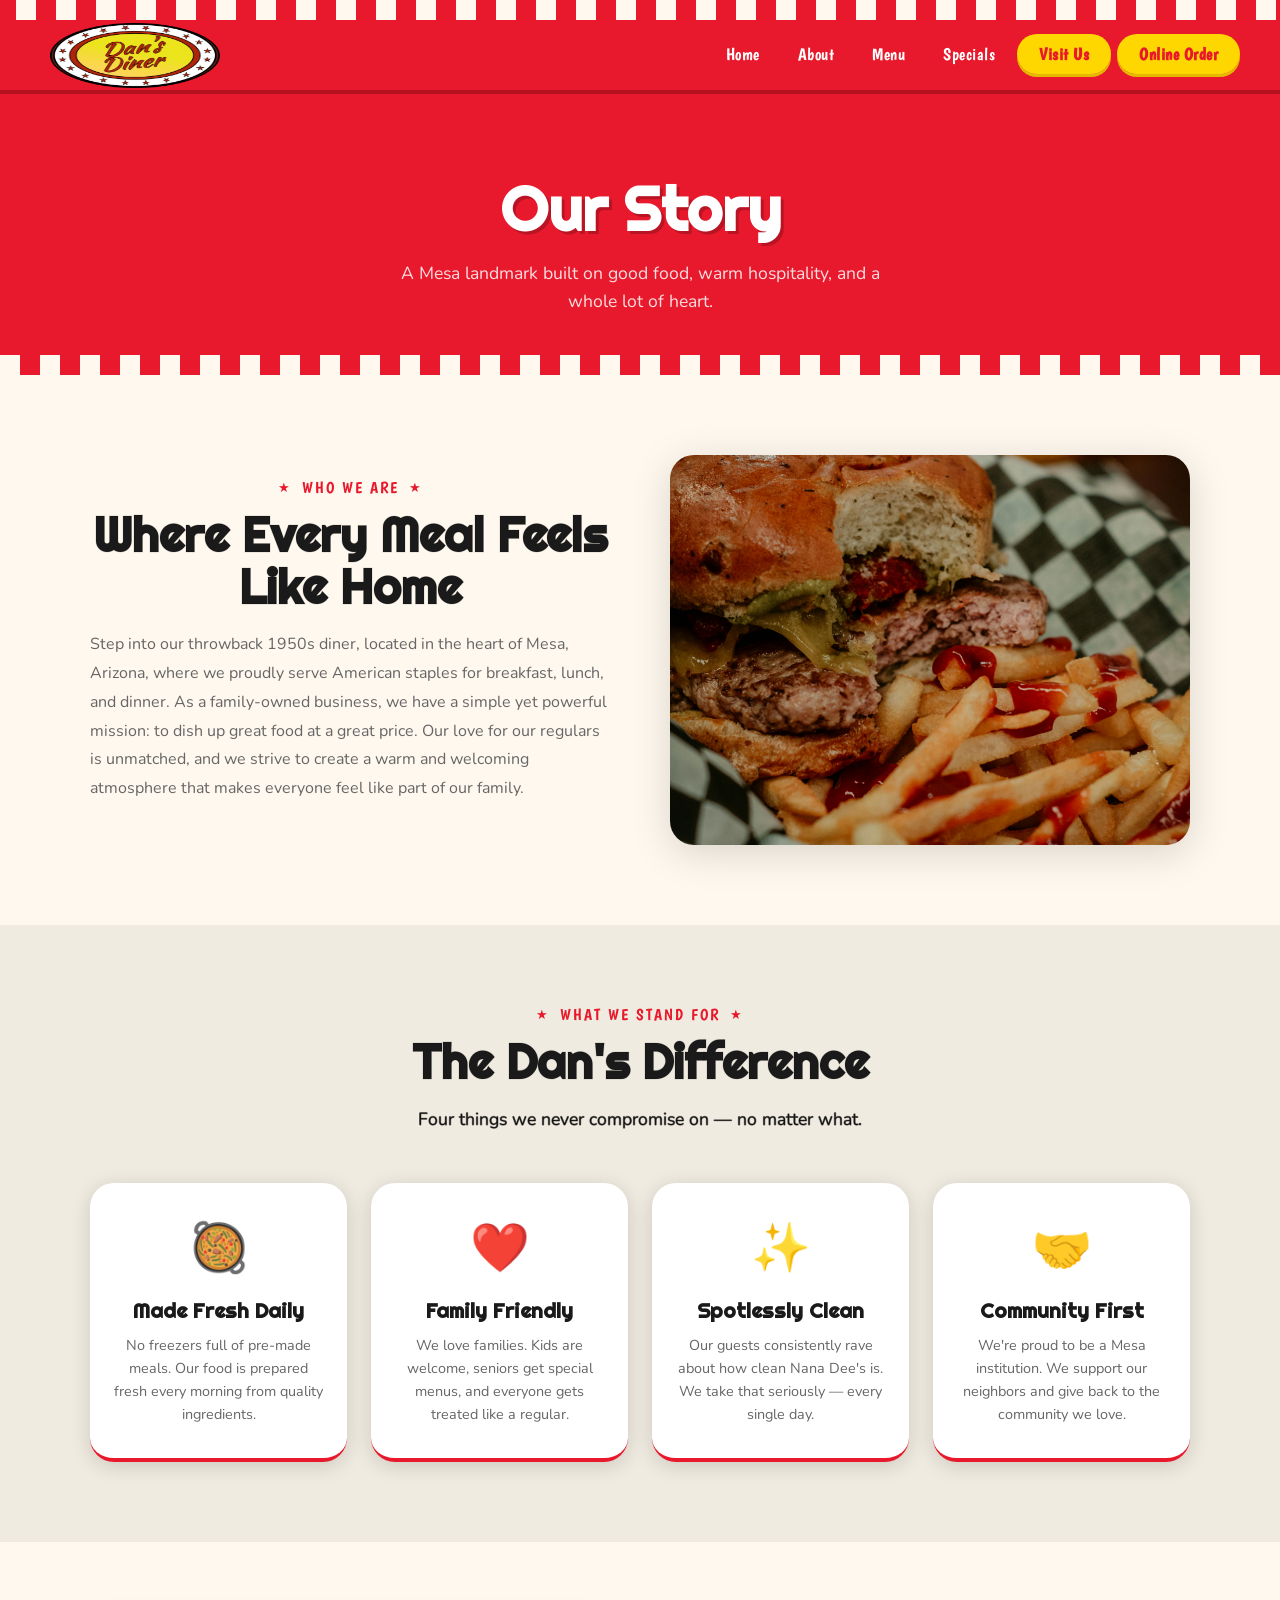
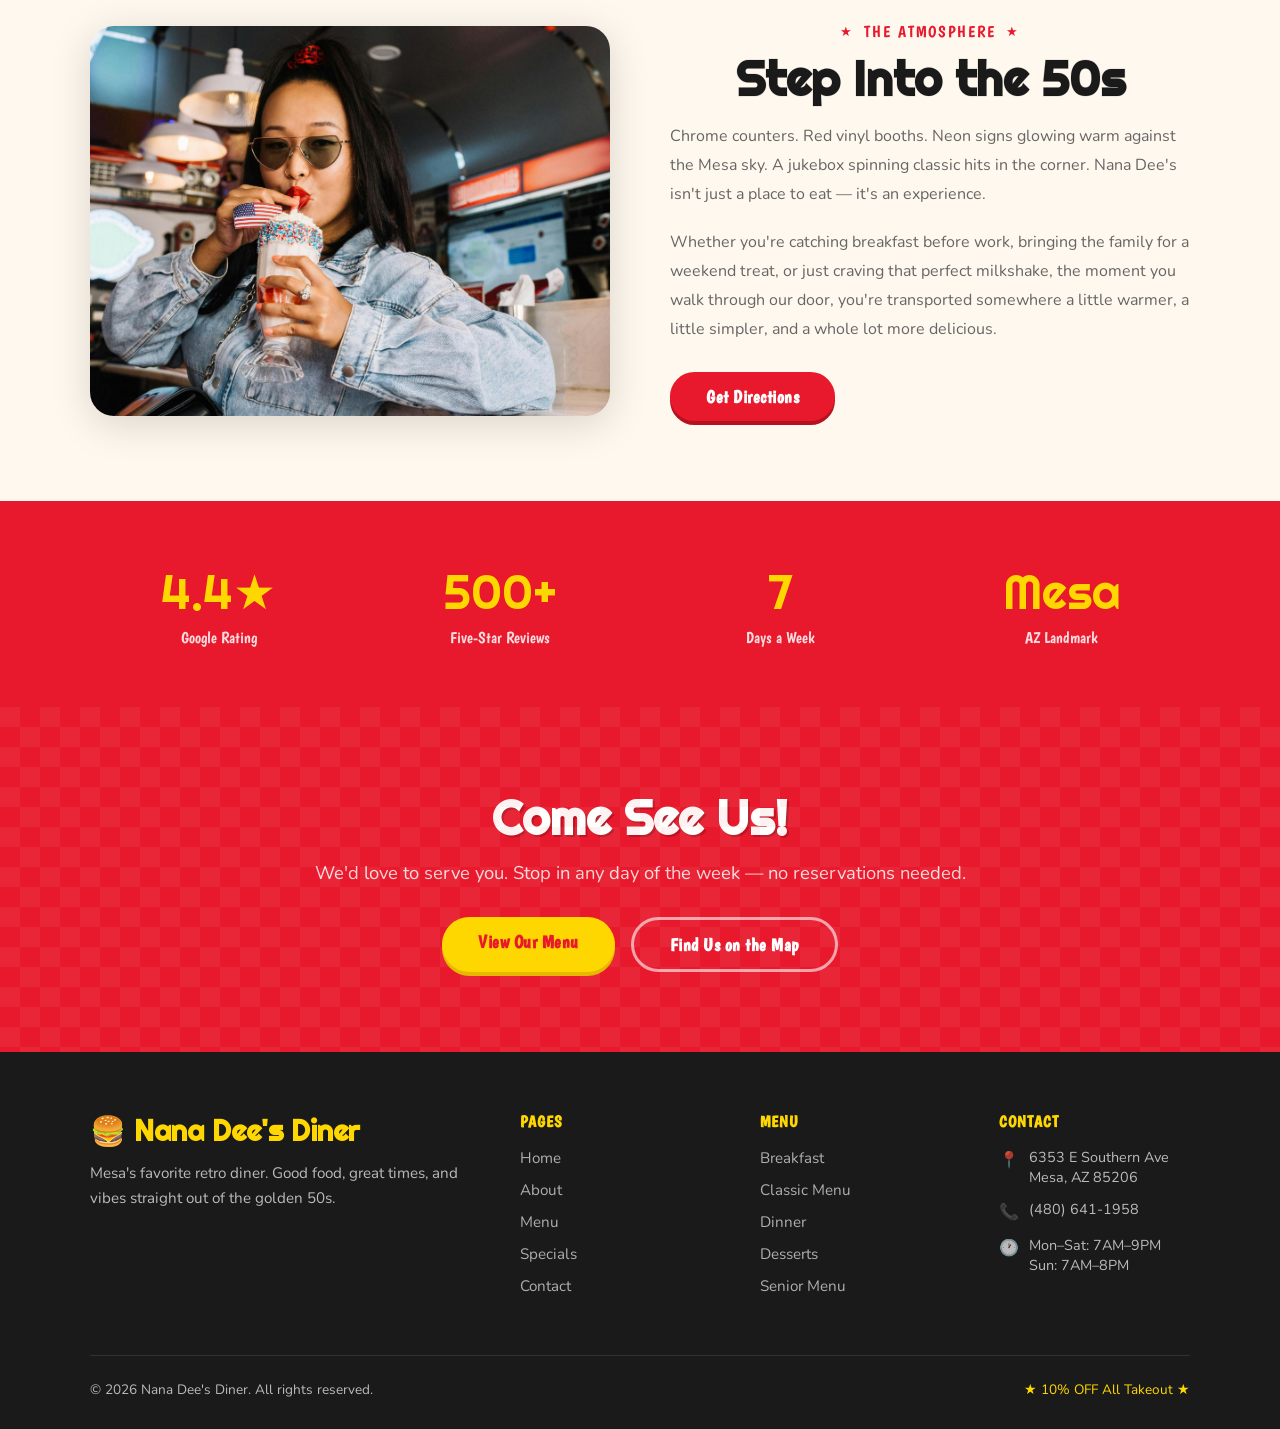
==== about.html @ 66a019a2 "z" ====
<!DOCTYPE html>
<html lang="en">
<head>
  <meta charset="UTF-8" />
  <meta name="viewport" content="width=device-width, initial-scale=1.0" />
  <title>About — Dan's Diner</title>
  <link rel="stylesheet" href="css/style.css" />
</head>
<body>

   <div class="checker-stripe"></div>

  <!-- NAV -->
  <nav class="nav">
    <div class="nav-inner">
  <a href="index.html" class="nav-logo"><img src="/dans-diner.png" alt="Dan's Diner" style="height:65px; width:200px; margin-left:-30px;"></a>
      <ul class="nav-links">
        <li><a href="index.html">Home</a></li>
        <li><a href="about.html">About</a></li>
        <li><a href="menu.html">Menu</a></li>
        <li><a href="specials.html">Specials</a></li>
        <li><a href="contact.html" class="nav-cta">Visit Us</a></li>
        <li><a href="online-orders.html" class="nav-cta">Online Order</a></li>
      </ul>
    </div>
  </nav>


  <div class="page-hero">
    <h1>Our Story</h1>
    <p>A Mesa landmark built on good food, warm hospitality, and a whole lot of heart.</p>
  </div>

  <!-- STORY SECTION -->
  <section>
    <div class="section-inner">
     <div style="display:grid; grid-template-columns:1fr 1fr; gap:60px; align-items:center;">
  <div>
    <div class="section-label">Who We Are</div>
    <h2 class="section-title">Where Every Meal Feels Like Home</h2>
    <p style="color:var(--gray); line-height:1.8; margin-bottom:20px;">
      Step into our throwback 1950s diner, located in the heart of Mesa, Arizona, where we proudly serve American staples for breakfast, lunch, and dinner. As a family-owned business, we have a simple yet powerful mission: to dish up great food at a great price. Our love for our regulars is unmatched, and we strive to create a warm and welcoming atmosphere that makes everyone feel like part of our family.
    </p>
  </div>
  <div>
    <img src="/burger-and-fries.jpg"
      alt="Dan's Diner Interior"
      style="border-radius:24px; box-shadow:0 8px 40px rgba(0,0,0,0.15); width:100%; object-fit:cover; aspect-ratio:4/3;"
    />
  </div>
</div>
    </div>
  </section>

  <!-- VALUES -->
  <section style="background:var(--light-gray);">
    <div class="section-inner">
      <div class="section-label" style="justify-content:center;">What We Stand For</div>
      <h2 class="section-title" style="text-align:center;">The Dan's Difference</h2>
      <p class="section-subtitle" style="text-align:center; margin-left:auto; margin-right:auto;">Four things we never compromise on — no matter what.</p>

      <div class="about-values">
        <div class="value-card fade-up">
          <div class="value-icon">🥘</div>
          <h3>Made Fresh Daily</h3>
          <p>No freezers full of pre-made meals. Our food is prepared fresh every morning from quality ingredients.</p>
        </div>
        <div class="value-card fade-up" style="transition-delay:0.1s">
          <div class="value-icon">❤️</div>
          <h3>Family Friendly</h3>
          <p>We love families. Kids are welcome, seniors get special menus, and everyone gets treated like a regular.</p>
        </div>
        <div class="value-card fade-up" style="transition-delay:0.2s">
          <div class="value-icon">✨</div>
          <h3>Spotlessly Clean</h3>
          <p>Our guests consistently rave about how clean Nana Dee's is. We take that seriously — every single day.</p>
        </div>
        <div class="value-card fade-up" style="transition-delay:0.3s">
          <div class="value-icon">🤝</div>
          <h3>Community First</h3>
          <p>We're proud to be a Mesa institution. We support our neighbors and give back to the community we love.</p>
        </div>
      </div>
    </div>
  </section>
 
  <!-- ATMOSPHERE -->
  <section>
    <div class="section-inner">
      <div style="display:grid; grid-template-columns:1fr 1fr; gap:60px; align-items:center;">
        <div class="fade-up">
          <img src="/diner-milkshake.jpg"
            alt="Diner jukebox and retro decor"
            style="border-radius:24px; box-shadow:0 8px 40px rgba(0,0,0,0.15); width:100%; object-fit:cover; aspect-ratio:4/3;"
          />
        </div>
        <div class="fade-up" style="transition-delay:0.2s">
          <div class="section-label">The Atmosphere</div>
          <h2 class="section-title">Step Into the 50s</h2>
          <p style="color:var(--gray); line-height:1.8; margin-bottom:20px;">
            Chrome counters. Red vinyl booths. Neon signs glowing warm against the Mesa sky. A jukebox spinning classic hits in the corner. Nana Dee's isn't just a place to eat — it's an experience.
          </p>
          <p style="color:var(--gray); line-height:1.8; margin-bottom:28px;">
            Whether you're catching breakfast before work, bringing the family for a weekend treat, or just craving that perfect milkshake, the moment you walk through our door, you're transported somewhere a little warmer, a little simpler, and a whole lot more delicious.
          </p>
          <a href="contact.html" class="btn btn-red">Get Directions</a>
        </div>
      </div>
    </div>
  </section>

  <!-- STATS BANNER -->
  <div style="background:var(--red); padding:60px 24px;">
  <div style="max-width:1100px; margin:0 auto; display:grid; grid-template-columns:repeat(4,1fr); gap:24px; text-align:center;">
    <div class="fade-up">
      <div style="font-family:var(--font-display); font-size:3rem; color:var(--yellow);">4.4★</div>
      <div style="color:rgba(255,255,255,0.85); font-family:var(--font-accent); font-size:1rem; margin-top:6px;">Google Rating</div>
    </div>
    <div class="fade-up">
      <div style="font-family:var(--font-display); font-size:3rem; color:var(--yellow);">500+</div>
      <div style="color:rgba(255,255,255,0.85); font-family:var(--font-accent); font-size:1rem; margin-top:6px;">Five-Star Reviews</div>
    </div>
    <div class="fade-up">
      <div style="font-family:var(--font-display); font-size:3rem; color:var(--yellow);">7</div>
      <div style="color:rgba(255,255,255,0.85); font-family:var(--font-accent); font-size:1rem; margin-top:6px;">Days a Week</div>
    </div>
    <div class="fade-up">
      <div style="font-family:var(--font-display); font-size:3rem; color:var(--yellow);">Mesa</div>
      <div style="color:rgba(255,255,255,0.85); font-family:var(--font-accent); font-size:1rem; margin-top:6px;">AZ Landmark</div>
    </div>
  </div>
</div>

  <div class="cta-banner">
    <h2>Come See Us!</h2>
    <p>We'd love to serve you. Stop in any day of the week — no reservations needed.</p>
    <div style="display:flex; gap:16px; justify-content:center; flex-wrap:wrap;">
      <a href="menu.html" class="btn btn-primary">View Our Menu</a>
      <a href="contact.html" class="btn btn-outline">Find Us on the Map</a>
    </div>
  </div>

  <footer>
    <div class="footer-inner">
      <div class="footer-top">
        <div class="footer-brand">
          <h3>🍔 Nana Dee's Diner</h3>
          <p>Mesa's favorite retro diner. Good food, great times, and vibes straight out of the golden 50s.</p>
        </div>
        <div class="footer-col">
          <h4>Pages</h4>
          <ul>
            <li><a href="index.html">Home</a></li>
            <li><a href="about.html">About</a></li>
            <li><a href="menu.html">Menu</a></li>
            <li><a href="specials.html">Specials</a></li>
            <li><a href="contact.html">Contact</a></li>
          </ul>
        </div>
        <div class="footer-col">
          <h4>Menu</h4>
          <ul>
            <li><a href="menu.html#breakfast">Breakfast</a></li>
            <li><a href="menu.html#classic">Classic Menu</a></li>
            <li><a href="menu.html#dinner">Dinner</a></li>
            <li><a href="menu.html#dessert">Desserts</a></li>
            <li><a href="menu.html#senior">Senior Menu</a></li>
          </ul>
        </div>
        <div class="footer-col">
          <h4>Contact</h4>
          <div class="footer-contact-item"><span>📍</span><span>6353 E Southern Ave<br>Mesa, AZ 85206</span></div>
          <div class="footer-contact-item"><span>📞</span><span>(480) 641-1958</span></div>
          <div class="footer-contact-item"><span>🕐</span><span>Mon–Sat: 7AM–9PM<br>Sun: 7AM–8PM</span></div>
        </div>
      </div>
      <div class="footer-bottom">
        <span>© 2026 Nana Dee's Diner. All rights reserved.</span>
        <span style="color: var(--yellow);">★ 10% OFF All Takeout ★</span>
      </div>
    </div>
  </footer>

  <script src="js/main.js"></script>
</body>
</html>
---- css/style.css ----
@import url('https://fonts.googleapis.com/css2?family=Boogaloo&family=Righteous&family=Nunito:wght@400;600;700&display=swap');

/* ===== DESIGN TOKENS ===== */
:root {
  --red: #E8192C;
  --red-dark: #B5121F;
  --cream: #FFF8EE;
  --yellow: #FFD700;
  --yellow-dark: #E6B800;
  --teal: #00A99D;
  --teal-dark: #007A72;
  --black: #1A1A1A;
  --charcoal: #2D2D2D;
  --gray: #666;
  --light-gray: #f0ebe0;
  --chrome: linear-gradient(135deg, #e8e8e8 0%, #ffffff 30%, #c0c0c0 60%, #e8e8e8 100%);
  --checkerboard: repeating-conic-gradient(#E8192C 0% 25%, #fff8ee 0% 50%) 0 0 / 40px 40px;
  --font-display: 'Righteous', cursive;
  --font-accent: 'Boogaloo', cursive;
  --font-body: 'Nunito', sans-serif;
  --shadow: 0 4px 20px rgba(0,0,0,0.15);
  --shadow-lg: 0 8px 40px rgba(0,0,0,0.2);
  --radius: 12px;
  --radius-lg: 24px;
}
 
/* ===== RESET & BASE ===== */
*, *::before, *::after { box-sizing: border-box; margin: 0; padding: 0; }

html { scroll-behavior: smooth; }

body {
  font-family: var(--font-body);
  background: var(--cream);
  color: var(--black);
  overflow-x: hidden;
}

img { max-width: 100%; display: block; }
a { text-decoration: none; color: inherit; }

/* ===== CHECKERBOARD STRIPE ===== */
.checker-stripe {
  height: 20px;
  background: var(--checkerboard);
  margin-left: -24px;
  margin-right: -24px;
  box-shadow: 0 4px 6px rgba(0,0,0,0.3);
  position: relative;
  z-index: 1;
}
  
/* ===== NAVIGATION ===== */
.nav {
  background: var(--red);
  position: sticky;
  top: 0;
  z-index: 100;
  box-shadow: 0 4px 0 var(--red-dark);
}

.nav-inner {
  padding: 0 40px 0 80px;
  display: flex;
  align-items: center;
  justify-content: space-between;
  height: 70px;
}

.nav-logo {
  font-family: var(--font-display);
  font-size: 1.6rem;
  color: var(--yellow);
  letter-spacing: 1px;
  text-shadow: 2px 2px 0 var(--red-dark);
  display: flex;
  align-items: center;
  gap: 10px;
}

.nav-logo span { font-size: 1.8rem; }

.nav-links {
  display: flex;
  gap: 6px;
  list-style: none;
}

.nav-links a {
  font-family: var(--font-accent);
  font-size: 1.05rem;
  color: #fff;
  padding: 8px 16px;
  border-radius: 50px;
  transition: background 0.2s, color 0.2s, box-shadow 0.2s, transform 0.15s;
  letter-spacing: 0.5px;
}

.nav-links a:hover {
  background: var(--yellow);
  color: var(--red);
  box-shadow: 0 4px 0 rgba(0,0,0,0.25), inset 0 1px 0 rgba(255,255,255,0.2);
  transform: translateY(-2px);
}

.nav-cta {
  font-family: var(--font-accent);
  font-size: 1.05rem;
  background: var(--yellow);
  color: var(--red) !important;
  padding: 10px 22px !important;
  border-radius: 50px !important;
  font-weight: 700;
  box-shadow: 0 3px 0 var(--yellow-dark);
  transition: transform 0.15s, box-shadow 0.15s !important;
}

.nav-cta:hover {
  transform: translateY(-2px);
  box-shadow: 0 5px 0 var(--yellow-dark) !important;
  background: var(--yellow) !important;
}

/* ===== HERO ===== */
.hero {
  min-height: 90vh;
  background: var(--charcoal);
  position: relative;
  display: flex;
  align-items: center;
  overflow: hidden;
}
  
.hero-bg {
  position: absolute;
  inset: 0;
  background: url('/front-diner.png') center/cover no-repeat;
    background-size: cover;
    width: 100%;
    height: 100%;
}

.hero-content {
  position: relative;
  z-index: 2;
  max-width: 1100px;
  margin: 0 auto;
  padding: 60px 24px;
}

.hero-badge {
  display: inline-block;
  background: var(--yellow);
  color: var(--red);
  font-family: var(--font-accent);
  font-size: 1rem;
  padding: 6px 20px;
  border-radius: 50px;
  margin-bottom: 20px;
  font-weight: 700;
  letter-spacing: 1px;
  animation: fadeDown 0.6s ease both;
}

.hero h1 {
  font-family: var(--font-display);
  font-size: clamp(2.8rem, 7vw, 5.5rem);
  color: #fff;
  line-height: 1.05;
  margin-bottom: 20px;
  text-shadow: 3px 3px 0 rgba(0,0,0,0.3);
  animation: fadeDown 0.6s 0.1s ease both;
}

.hero h1 em {
  font-style: normal;
  color: var(--yellow);
}

.hero p {
  font-size: 1.2rem;
  color: rgba(255,255,255,0.9);
  max-width: 520px;
  margin-bottom: 36px;
  line-height: 1.7;
  animation: fadeDown 0.6s 0.2s ease both;
  font-weight: 700;
  text-shadow: 1px 1px 6px rgba(0,0,0,0.9);
}
.hero-btns {
  display: flex;
  gap: 16px;
  flex-wrap: wrap;
  animation: fadeDown 0.6s 0.3s ease both;
}

.btn {
  font-family: var(--font-accent);
  font-size: 1.1rem;
  font-weight: 700;
  padding: 14px 36px;
  border-radius: 50px;
  cursor: pointer;
  border: none;
  transition: transform 0.15s, box-shadow 0.15s;
  letter-spacing: 0.5px;
  display: inline-block;
  position: relative;
  z-index: 1;
}

.btn-primary {
  background: var(--yellow);
  color: var(--red);
  box-shadow: 0 4px 0 var(--yellow-dark);
}

.btn-primary:hover {
  transform: translateY(-3px);
  box-shadow: 0 7px 0 var(--yellow-dark);
}

.btn-outline {
  background: transparent;
  color: #fff;
  border: 3px solid rgba(255,255,255,0.6);
}

.btn-outline:hover {
  background: rgba(255,255,255,0.15);
  transform: translateY(-3px);
}

.btn-red {
  background: var(--red);
  color: #fff;
  box-shadow: 0 4px 0 var(--red-dark);
}

.btn-red:hover {
  transform: translateY(-3px);
  box-shadow: 0 7px 0 var(--red-dark);
}

.back-to-top {
  position: fixed;
  bottom: 32px;
  right: 32px;
  width: 48px;
  height: 48px;
  border: none !important;
  outline: none;
  cursor: pointer;
  display: flex;
  align-items: center;
  justify-content: center;
  background: none !important;
  opacity: 0;
  visibility: hidden;
  transform: translateY(20px);
  transition: all 0.3s ease;
  z-index: 99;
  -webkit-appearance: none;
  appearance: none;
  padding: 0 !important;
}

.back-to-top.visible {
  opacity: 1;
  visibility: visible;
  transform: translateY(0);
}

.back-to-top:hover {
  transform: translateY(-4px);
}

/* Smaller size and tighter positioning on mobile */
@media (max-width: 700px) {
  .back-to-top {
    bottom: 20px;
    right: 20px;
    width: 44px;
    height: 44px;
  }
}
.hero-hours {
  position: absolute;
  right: 40px;
  bottom: 40px;
  background: rgba(255,255,255,0.12);
  backdrop-filter: blur(10px);
  border: 1px solid rgba(255,255,255,0.2);
  border-radius: var(--radius);
  padding: 20px 28px;
  color: #fff;
  animation: fadeLeft 0.6s 0.4s ease both;
}

.hero-hours h4 {
  font-family: var(--font-accent);
  font-size: 1.1rem;
  color: var(--yellow);
  margin-bottom: 8px;
}

.hero-hours p {
  font-size: 0.9rem;
  margin-bottom: 4px;
  color: rgba(255,255,255,0.9);
  animation: none;
}

/* ===== SECTIONS ===== */
section { padding: 80px 24px; }

.section-inner {
  max-width: 1100px;
  margin: 0 auto;
}

.section-label {
  font-family: var(--font-accent);
  font-size: 1rem;
  color: var(--red);
  letter-spacing: 2px;
  text-transform: uppercase;
  display: flex;
  align-items: center;
  gap: 10px;
  margin-bottom: 12px;
  text-align: center;
  justify-content: center;
}

.section-label::before,
.section-label::after {
  content: '★';
  font-size: 0.8rem;
}

.section-title {
  font-family: var(--font-display);
  font-size: clamp(2rem, 4vw, 3rem);
  line-height: 1.1;
  text-align: center;
  color: var(--black);
  margin-left:auto;
  margin-right: auto;
  margin-bottom: 16px;
  -webkit-text-stroke: 1px rgba(0,0,0,0.15);
}

.section-subtitle {
  font-size: 1.1rem;
  text-align: center;
  margin-left:auto;
  margin-right: auto;
  color: var(--black);
  max-width: 560px;
  line-height: 1.7;
  margin-bottom: 48px;
  -webkit-text-stroke: 1px rgba(0,0,0,0.4);
}

/* ===== ABOUT STRIP ===== */
.about-strip {
  background: var(--teal);
  padding: 60px 0;
  overflow-x: hidden;
}

.about-strip-inner {
  max-width: 1400px;
  margin: 0 auto;
  display: grid;
  grid-template-columns: 1fr 1fr;
  gap: 60px;
  align-items: center;
}

.about-text {
  align-self: start;
  display: flex;
  flex-direction: column;
  gap: 16px;
}

.about-strip h2 {
  font-family: var(--font-display);
  font-size: clamp(2rem, 3.5vw, 2.8rem);
  color: #fff;
  margin-bottom: 16px;
}

.about-strip p {
  color: rgba(255,255,255,0.9);
  font-size: 1.05rem;
  line-height: 1.8;
  margin-bottom: 16px;
}

.about-strip .btn-outline {
  color: #fff;
  border-color: rgba(255,255,255,0.5);
  margin-top: 24px;
  margin-bottom: 30px;
  align-self: flex-start;
  display: inline-block;
}

.about-strip .btn-outline:hover {
  background: rgba(255,255,255,0.15);
}

/*---slideshow--*/
 .slideshow {
      position: relative;
      margin-top: -75px;
      align-self: center;
      width: 100%;
      max-width: 100%;
      height: 500px;
      border-radius: 16px;
      overflow: hidden;
      box-shadow: 0 20px 60px rgba(0,0,0,0.5);
    }


/* ===== TIMING BAR ===== */
    .timing-bar {
      position: absolute;
      top: 0;
      left: 0;
      right: 0;
      height: 5px;
      background: rgba(255,255,255,0.2);
      z-index: 10;
    }

    .timing-progress {
      height: 100%;
      background: #FFD700;
      width: 0%;
      transition: width linear;
      border-radius: 0 3px 3px 0;
    }
/* ===== SLIDES ===== */
    .slides {
      position: relative;
      height: 500px;
      width: 100%;
    }

    .slide {
      position: absolute;
      inset: 0;
      opacity: 0;
      transition: opacity 0.6s ease;
    }

    .slide.active { opacity: 1; }

.slide img {
      width: 100%;
      height: 100%;
      object-fit: cover;
      display: block;
    }

     /* Gradient overlay */
    .slide::after {
      content: '';
      position: absolute;
      inset: 0;
      background: linear-gradient(to top, rgba(0,0,0,0.6) 0%, transparent 50%);
    }

    /* ===== CAPTION ===== */
    .slide-caption {
      position: absolute;
      bottom: 60px;
      left: 28px;
      right: 28px;
      z-index: 5;
      color: #fff;
    }

    .slide-caption h3 {
      font-size: 1.4rem;
      font-weight: 700;
      margin-bottom: 4px;
      text-shadow: 1px 1px 4px rgba(0,0,0,0.5);
    }

    .slide-caption p {
      font-size: 0.9rem;
      color: rgba(255,255,255,0.8);
    }

    /* ===== DOTS ===== */
    .dots {
      position: absolute;
      bottom: 20px;
      left: 50%;
      transform: translateX(-50%);
      display: flex;
      gap: 8px;
      z-index: 10;
    }

    .dot {
      width: 8px;
      height: 8px;
      border-radius: 50%;
      background: rgba(255,255,255,0.4);
      cursor: pointer;
      transition: background 0.2s, transform 0.2s;
      border: none;
    }

    .dot.active {
      background: #FFD700;
      transform: scale(1.3);
    }

    /* ===== NAV ARROWS ===== */
    .arrow {
      position: absolute;
      top: 50%;
      transform: translateY(-50%);
      z-index: 10;
      background: rgba(255,255,255,0.15);
      border: none;
      color: #fff;
      width: 44px;
      height: 44px;
      border-radius: 50%;
      font-size: 1.2rem;
      cursor: pointer;
      backdrop-filter: blur(4px);
      transition: background 0.2s, transform 0.2s;
      display: flex;
      align-items: center;
      justify-content: center;
    }

    .arrow:hover {
      background: rgba(255,255,255,0.3);
      transform: translateY(-50%) scale(1.1);
    }

    .arrow-left { left: 16px; }
    .arrow-right { right: 16px; }

    /* ===== PAUSE BUTTON ===== */
    .pause-btn {
      position: absolute;
      top: 16px;
      right: 16px;
      z-index: 10;
      background: rgba(0,0,0,0.4);
      border: none;
      color: #fff;
      width: 34px;
      height: 34px;
      border-radius: 50%;
      font-size: 0.85rem;
      cursor: pointer;
      backdrop-filter: blur(4px);
      transition: background 0.2s;
      display: flex;
      align-items: center;
      justify-content: center;
    }

    .pause-btn:hover { background: rgba(0,0,0,0.7); }


/* ===== MENU PREVIEW ===== */
.menu-preview { background: var(--light-gray); }

.menu-grid {
  display: grid;
  grid-template-columns: repeat(auto-fill, minmax(240px, 1fr));
  gap: 24px;
}

.menu-card {
  background: #fff;
  border-radius: var(--radius-lg);
  overflow: hidden;
  box-shadow: var(--shadow);
  transition: transform 0.25s, box-shadow 0.25s;
  cursor: pointer;
   display: flex;
  flex-direction: column;
}

.menu-card:hover {
  transform: translateY(-6px);
  box-shadow: var(--shadow-lg);
}

.menu-card-img {
  height: 200px;
  object-fit: cover;
  width: 100%;
}

.menu-card-img-placeholder {
  height: 200px;
  display: flex;
  align-items: center;
  justify-content: center;
  font-size: 4rem;
}

.menu-card-body {
  padding: 20px;
}

.menu-card-tag {
  font-family: var(--font-accent);
  font-size: 0.8rem;
  color: var(--red);
  letter-spacing: 1px;
  text-transform: uppercase;
  margin-bottom: 6px;
}

.menu-card h3 {
  font-family: var(--font-display);
  font-size: 1.3rem;
  margin-bottom: 8px;
}

.menu-card p {
  font-size: 0.9rem;
  color: var(--gray);
  line-height: 1.6;
}

.menu-card-footer {
  padding: 0 20px 20px;
  display: flex;
  align-items: center;
  justify-content: space-between;
  margin-top: auto;
}

.menu-price {
  font-family: var(--font-display);
  font-size: 1.4rem;
  color: var(--red);
}

/* ===== SPECIALS ===== */
.specials { background: var(--black); }

.specials .section-title { color: #fff; }
.specials .section-label { color: var(--yellow); }
.specials .section-subtitle { color: rgba(255,255,255,0.6); }

.specials-grid {
  display: grid;
  grid-template-columns: repeat(7, 1fr);
  gap: 12px;
}

.special-day {
  background: var(--charcoal);
  border-radius: var(--radius);
  padding: 20px 12px;
  text-align: center;
  border: 2px solid transparent;
  transition: border-color 0.2s, transform 0.2s;
  cursor: pointer;
}

.special-day:hover {
  border-color: var(--yellow);
  transform: translateY(-4px);
}

.special-day.today {
  background: var(--red);
  transform: translateY(-4px);
}

.special-day.today:hover {
  border-color: var(--yellow);
}

.special-day-name {
  font-family: var(--font-accent);
  font-size: 0.85rem;
  color: var(--yellow);
  letter-spacing: 1px;
  margin-bottom: 10px;
  text-transform: uppercase;
}

.special-day-item {
  font-size: 0.9rem;
  color: rgba(255,255,255,0.85);
  line-height: 1.5;
}

.special-day-emoji { font-size: 2rem; margin-bottom: 8px; }

/* ===== TESTIMONIALS ===== */
.testimonials { background: var(--cream); }

.testimonials-grid {
  display: grid;
  grid-template-columns: repeat(auto-fit, minmax(300px, 1fr));
  gap: 24px;
}

.testimonial-card {
  background: #fff;
  border-radius: var(--radius-lg);
  padding: 32px;
  box-shadow: var(--shadow);
  position: relative;
  border-top: 4px solid var(--red);
}

.testimonial-card::before {
  content: '"';
  font-family: var(--font-display);
  font-size: 6rem;
  color: var(--red);
  opacity: 0.15;
  position: absolute;
  top: -10px;
  left: 20px;
  line-height: 1;
}

.testimonial-stars {
  color: var(--yellow);
  font-size: 1.1rem;
  margin-bottom: 12px;
}

.testimonial-text {
  font-size: 1rem;
  line-height: 1.7;
  color: var(--black) !important;
  margin-bottom: 20px;
  font-style: italic;
}

.testimonial-author {
  font-family: var(--font-accent);
  font-size: 1rem;
  color: var(--red);
}

/* ===== CTA BANNER ===== */
.cta-banner {
  background: var(--red);
  padding: 80px 24px;
  text-align: center;
  position: relative;
  overflow: hidden;
}

.cta-banner::before {
  content: '';
  position: absolute;
  inset: 0;
  background: var(--checkerboard);
  opacity: 0.06;
}

.cta-banner h2 {
  font-family: var(--font-display);
  font-size: clamp(2rem, 4vw, 3rem);
  color: #fff;
  margin-bottom: 12px;
  text-shadow: 2px 2px 0 rgba(0,0,0,0.2);
}

.cta-banner p {
  color: rgba(255,255,255,0.85);
  font-size: 1.15rem;
  margin-bottom: 32px;
}

/* ===== FOOTER ===== */
footer {
  background: var(--black);
  padding: 60px 24px 30px;
  color: rgba(255,255,255,0.7);
}

.footer-inner {
  max-width: 1100px;
  margin: 0 auto;
}

.footer-top {
  display: grid;
  grid-template-columns: 2fr 1fr 1fr 1fr;
  gap: 48px;
  margin-bottom: 48px;
}

.footer-brand h3 {
  font-family: var(--font-display);
  font-size: 1.8rem;
  color: var(--yellow);
  margin-bottom: 12px;
}

.footer-brand p {
  font-size: 0.95rem;
  line-height: 1.7;
  margin-bottom: 20px;
}

.footer-social {
  display: flex;
  gap: 10px;
}

.social-btn {
  width: 38px;
  height: 38px;
  border-radius: 50%;
  background: rgba(255,255,255,0.1);
  display: flex;
  align-items: center;
  justify-content: center;
  font-size: 1rem;
  transition: background 0.2s;
  cursor: pointer;
}

.social-btn:hover { background: var(--red); }

.footer-col h4 {
  font-family: var(--font-accent);
  font-size: 1rem;
  color: var(--yellow);
  margin-bottom: 16px;
  letter-spacing: 1px;
  text-transform: uppercase;
}

.footer-col ul { list-style: none; }

.footer-col ul li {
  margin-bottom: 10px;
}

.footer-col ul li a {
  color: rgba(255,255,255,0.65);
  font-size: 0.95rem;
  transition: color 0.2s;
}

.footer-col ul li a:hover { color: var(--yellow); }

.footer-contact-item {
  display: flex;
  gap: 10px;
  align-items: flex-start;
  margin-bottom: 12px;
  font-size: 0.9rem;
}

.footer-contact-item span:first-child { font-size: 1rem; margin-top: 2px; }

.footer-bottom {
  border-top: 1px solid rgba(255,255,255,0.1);
  padding-top: 24px;
  display: flex;
  justify-content: space-between;
  align-items: center;
  font-size: 0.85rem;
}

/* ===== PAGE HERO (inner pages) ===== */
.page-hero {
  background: var(--red);
  padding: 80px 24px 60px;
  text-align: center;
  position: relative;
  overflow: hidden;
}

.page-hero::after {
  content: '';
  position: absolute;
  bottom: 0;
  left: 0;
  right: 0;
  height: 20px;
  background: var(--checkerboard);
}

.page-hero h1 {
  font-family: var(--font-display);
  font-size: clamp(2.2rem, 5vw, 3.8rem);
  color: #fff;
  text-shadow: 3px 3px 0 rgba(0,0,0,0.2);
  margin-bottom: 12px;
}

.page-hero p {
  color: rgba(255,255,255,0.85);
  font-size: 1.1rem;
  max-width: 500px;
  margin: 0 auto;
  line-height: 1.6;
}

/* ===== MENU PAGE ===== */
.menu-tabs {
  display: flex;
  gap: 10px;
  flex-wrap: wrap;
  margin-bottom: 40px;
}

.menu-tab {
  font-family: var(--font-accent);
  font-size: 1rem;
  padding: 10px 24px;
  border-radius: 50px;
  border: 2px solid var(--red);
  background: transparent;
  color: var(--red);
  cursor: pointer;
  transition: all 0.2s;
  letter-spacing: 0.5px;
}

.menu-tab:hover,
.menu-tab.active {
  background: var(--red);
  color: #fff;
}

.menu-items-grid {
  display: grid;
  grid-template-columns: repeat(auto-fill, minmax(300px, 1fr));
  gap: 20px;
}

.menu-item {
  background: #fff;
  border-radius: var(--radius);
  padding: 20px;
  box-shadow: var(--shadow);
  display: flex;
  justify-content: space-between;
  align-items: flex-start;
  gap: 16px;
  transition: transform 0.2s;
}

.menu-item:hover { transform: translateY(-3px); }

.menu-item-info h3 {
  font-family: var(--font-display);
  font-size: 1.1rem;
  margin-bottom: 6px;
}

.menu-item-info p {
  font-size: 0.85rem;
  color: var(--gray);
  line-height: 1.5;
}

.menu-item-price {
  font-family: var(--font-display);
  font-size: 1.3rem;
  color: var(--red);
  white-space: nowrap;
}

/* ===== ABOUT PAGE ===== */
.about-values {
  display: grid;
  grid-template-columns: repeat(auto-fit, minmax(220px, 1fr));
  gap: 24px;
  margin-top: 48px;
}

.value-card {
  background: #fff;
  border-radius: var(--radius-lg);
  padding: 32px 24px;
  text-align: center;
  box-shadow: var(--shadow);
  border-bottom: 4px solid var(--red);
}

.value-icon { font-size: 3rem; margin-bottom: 16px; }

.value-card h3 {
  font-family: var(--font-display);
  font-size: 1.3rem;
  margin-bottom: 10px;
}

.value-card p {
  font-size: 0.9rem;
  color: var(--gray);
  line-height: 1.6;
}

/* ===== CONTACT PAGE ===== */
.contact-grid {
  display: grid;
  grid-template-columns: 1fr 1.4fr;
  gap: 60px;
  align-items: start;
}

.contact-info-card {
  background: var(--red);
  border-radius: var(--radius-lg);
  padding: 40px;
  color: #fff;
}

.contact-info-card h3 {
  font-family: var(--font-display);
  font-size: 1.8rem;
  margin-bottom: 24px;
  color: var(--yellow);
}

.contact-detail {
  display: flex;
  gap: 14px;
  align-items: flex-start;
  margin-bottom: 24px;
}

.contact-detail-icon {
  width: 44px;
  height: 44px;
  background: rgba(255,255,255,0.15);
  border-radius: 50%;
  display: flex;
  align-items: center;
  justify-content: center;
  font-size: 1.2rem;
  flex-shrink: 0;
}

.contact-detail-text h4 {
  font-family: var(--font-accent);
  font-size: 0.9rem;
  color: var(--yellow);
  letter-spacing: 1px;
  text-transform: uppercase;
  margin-bottom: 4px;
}

.contact-detail-text p {
  font-size: 0.95rem;
  color: rgba(255,255,255,0.9);
  line-height: 1.5;
}

.contact-form {
  background: #fff;
  border-radius: var(--radius-lg);
  padding: 40px;
  box-shadow: var(--shadow);
}

.contact-form h3 {
  font-family: var(--font-display);
  font-size: 1.8rem;
  margin-bottom: 24px;
  color: var(--black);
}

.form-group {
  margin-bottom: 20px;
}

.form-group label {
  display: block;
  font-family: var(--font-accent);
  font-size: 0.9rem;
  color: var(--charcoal);
  margin-bottom: 8px;
  letter-spacing: 0.5px;
}

.form-group input,
.form-group textarea,
.form-group select {
  width: 100%;
  padding: 12px 16px;
  border: 2px solid #e0d8cc;
  border-radius: var(--radius);
  font-family: var(--font-body);
  font-size: 0.95rem;
  color: var(--black);
  background: var(--cream);
  transition: border-color 0.2s;
  outline: none;
}

.form-group input:focus,
.form-group textarea:focus,
.form-group select:focus {
  border-color: var(--red);
}

.form-group textarea { resize: vertical; min-height: 120px; }

.form-row {
  display: grid;
  grid-template-columns: 1fr 1fr;
  gap: 16px;
}

/* ===== SPECIALS PAGE ===== */
.specials-page-grid {
  display: grid;
  grid-template-columns: repeat(auto-fit, minmax(300px, 1fr));
  gap: 24px;
}

.special-card {
  background: #fff;
  border-radius: var(--radius-lg);
  overflow: hidden;
  box-shadow: var(--shadow);
  transition: transform 0.25s;
}

.special-card:hover { transform: translateY(-5px); }

.special-card-header {
  background: var(--red);
  padding: 20px 24px;
  display: flex;
  align-items: center;
  gap: 12px;
}

.special-card-header h3 {
  font-family: var(--font-display);
  font-size: 1.5rem;
  color: #fff;
}

.special-card-header span { font-size: 2rem; }

.special-card-body { padding: 24px; }

.special-card-body p {
  font-size: 0.95rem;
  color: var(--gray);
  line-height: 1.6;
  margin-bottom: 16px;
}

.special-items { list-style: none; }

.special-items li {
  display: flex;
  justify-content: space-between;
  padding: 10px 0;
  border-bottom: 1px dashed #e0d8cc;
  font-size: 0.9rem;
}

.special-items li:last-child { border-bottom: none; }

.special-item-price {
  font-family: var(--font-display);
  color: var(--red);
}

/* ===== ANIMATIONS ===== */
@keyframes fadeDown {
  from { opacity: 0; transform: translateY(-20px); }
  to { opacity: 1; transform: translateY(0); }
}
 
@keyframes fadeLeft {
  from { opacity: 0; transform: translateX(20px); }
  to { opacity: 1; transform: translateX(0); }
}

@keyframes fadeUp {
  from { opacity: 0; transform: translateY(30px); }
  to { opacity: 1; transform: translateY(0); }
}

.fade-up {
  opacity: 0;
  transform: translateY(30px);
  transition: opacity 0.6s ease, transform 0.6s ease;
}

.fade-up.visible {
  opacity: 1;
  transform: translateY(0);
}

/* ===== RESPONSIVE ===== */
@media (max-width: 768px) {
  .nav-links { display: none; }
  .hamburger { display: flex; }

  .nav-links.open {
    display: flex;
    flex-direction: column;
    position: absolute;
    top: 70px;
    left: 0;
    right: 0;
    background: var(--red-dark);
    padding: 20px;
    gap: 8px;
    z-index: 99;
  }

  .hero-hours { display: none; }
  .about-strip-inner { grid-template-columns: 1fr; gap: 32px; }
  .specials-grid { grid-template-columns: repeat(2, 1fr); }
  .footer-top { grid-template-columns: 1fr 1fr; gap: 32px; }
  .contact-grid { grid-template-columns: 1fr; }
  .form-row { grid-template-columns: 1fr; }
}

@media (max-width: 480px) {
  .specials-grid { grid-template-columns: 1fr; }
  .footer-top { grid-template-columns: 1fr; }
  .hero-btns { flex-direction: column; }
}
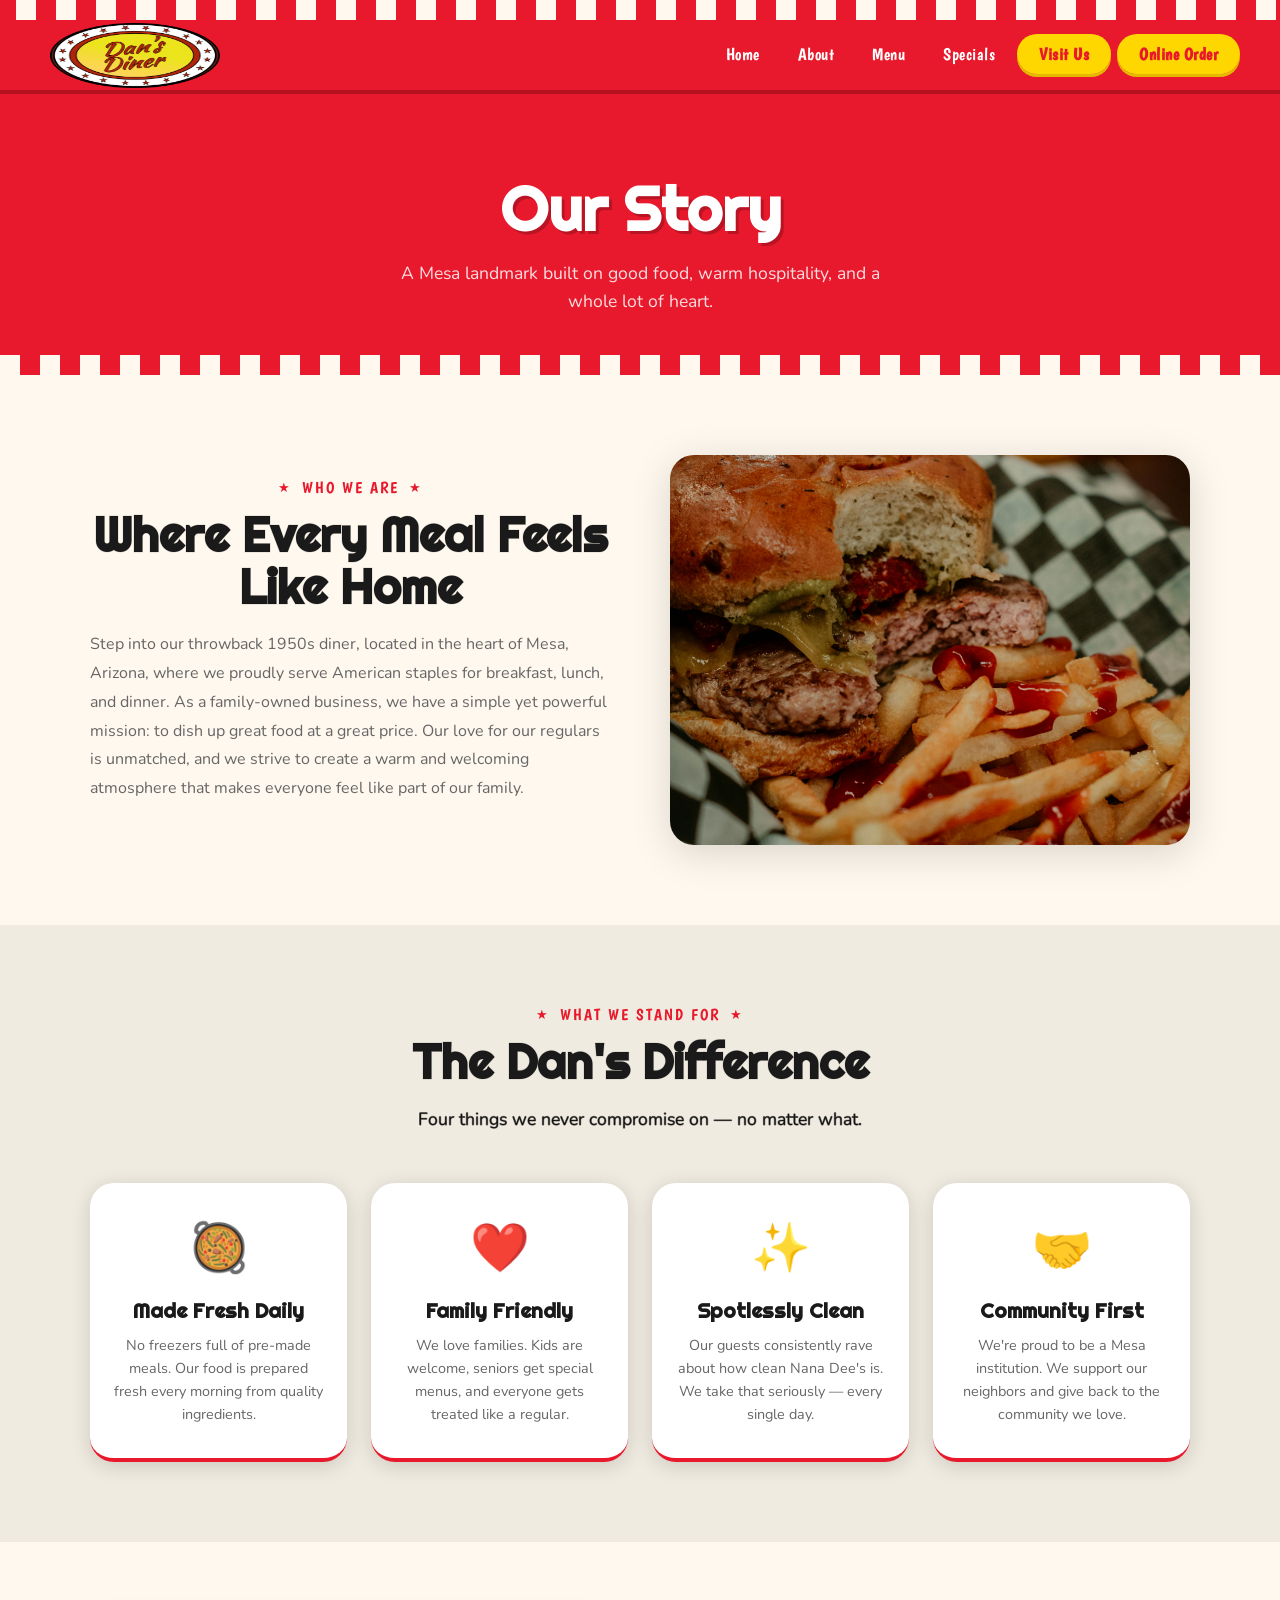
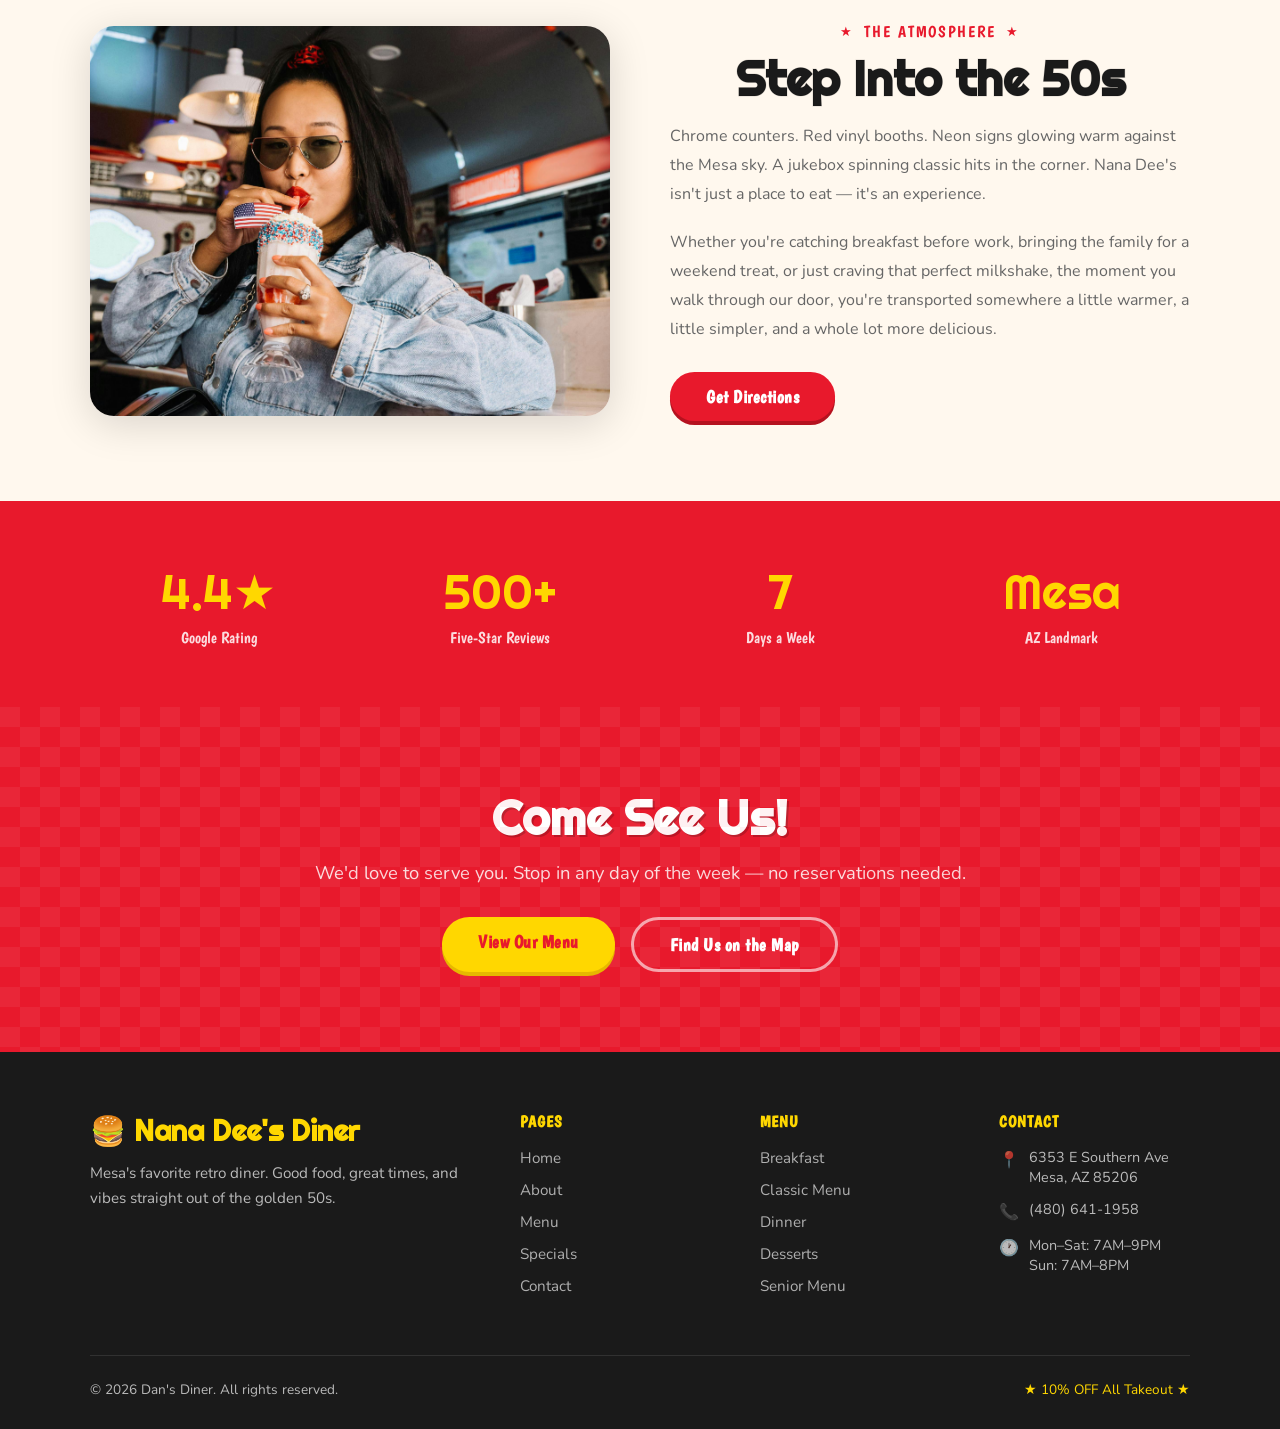
==== commit 99e1d851: "sa" ====
--- a/about.html
+++ b/about.html
@@ -175,12 +175,14 @@
         </div>
       </div>
       <div class="footer-bottom">
-        <span>© 2026 Nana Dee's Diner. All rights reserved.</span>
+        <span>© 2026 Dan's Diner. All rights reserved.</span>
         <span style="color: var(--yellow);">★ 10% OFF All Takeout ★</span>
       </div>
     </div>
   </footer>
-
+<button class="back-to-top" id="backToTop" aria-label="Back to top">
+  <img src="/back-to-top.png" alt="back to top" style="width:44px; height:50px; display:block;">
+</button>
   <script src="js/main.js"></script>
 </body>
 </html>
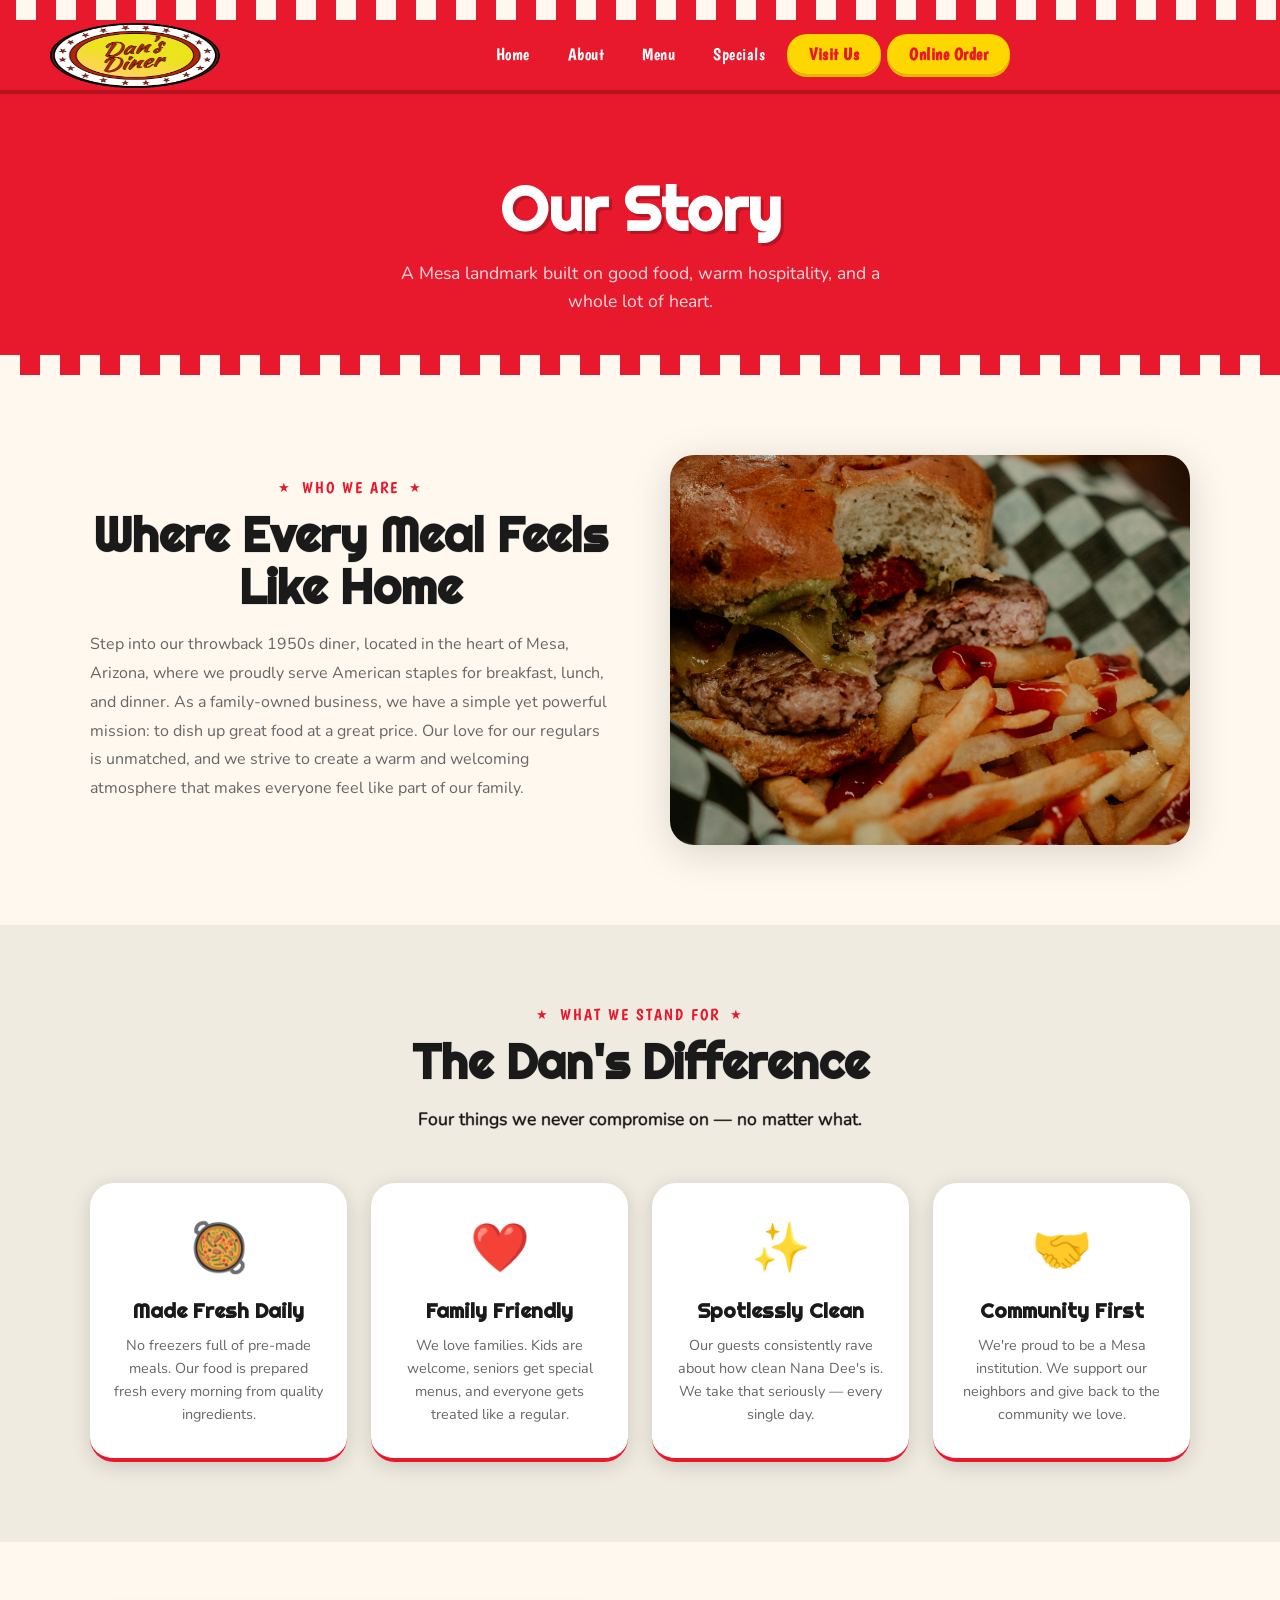
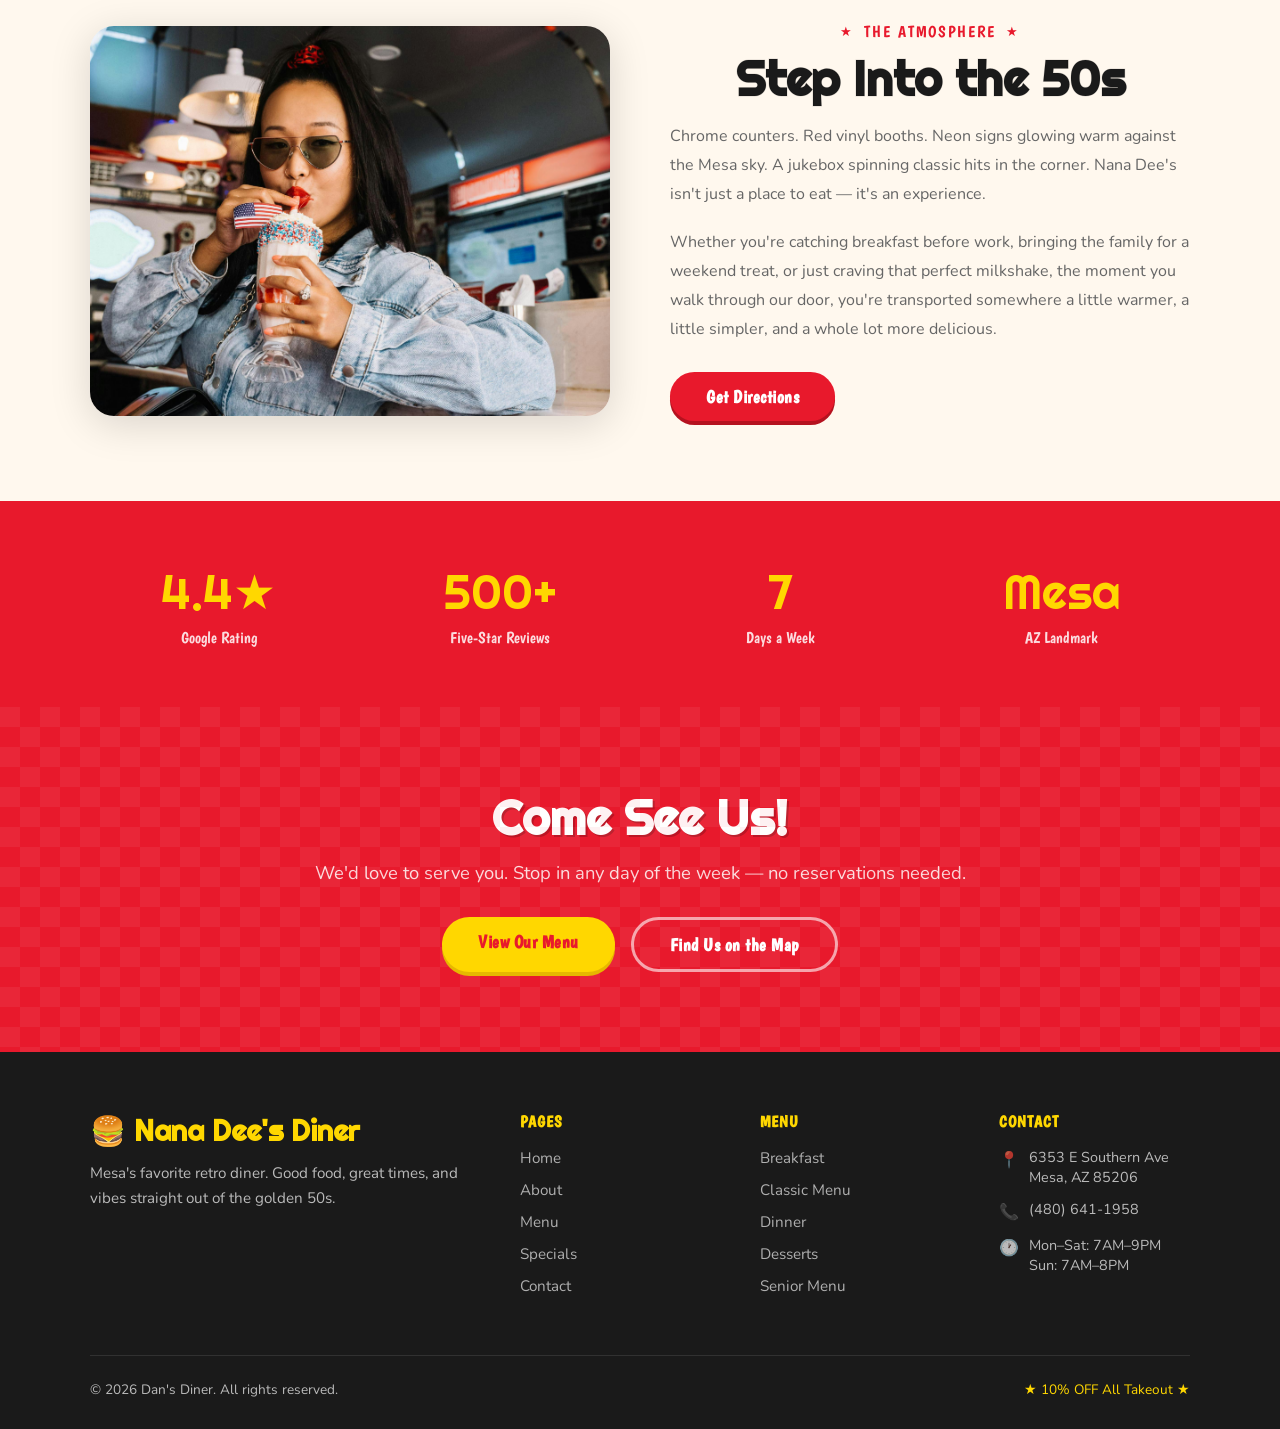
==== commit 535c83b5: "g" ====
--- a/about.html
+++ b/about.html
@@ -22,6 +22,7 @@
         <li><a href="contact.html" class="nav-cta">Visit Us</a></li>
         <li><a href="online-orders.html" class="nav-cta">Online Order</a></li>
       </ul>
+      <div class="hamburger" id="navToggle"><span></span><span></span><span></span></div>
     </div>
   </nav>
 
--- a/css/style.css
+++ b/css/style.css
@@ -956,12 +956,14 @@
   background: #fff;
   border-radius: var(--radius);
   padding: 20px;
+  padding-bottom: 44px;
   box-shadow: var(--shadow);
   display: flex;
   justify-content: space-between;
   align-items: flex-start;
   gap: 16px;
   transition: transform 0.2s;
+  position: relative;
 }
 
 .menu-item:hover { transform: translateY(-3px); }
@@ -1128,6 +1130,340 @@
   gap: 16px;
 }
 
+.checkout-grid {
+      display: grid;
+      grid-template-columns: 1.2fr 1fr;
+      gap: 40px;
+      align-items: start;
+    }
+
+    /* ── ORDER SUMMARY ── */
+    .order-summary {
+      background: #fff;
+      border-radius: var(--radius-lg);
+      padding: 36px;
+      box-shadow: var(--shadow);
+    }
+
+    .order-summary h2 {
+      font-family: var(--font-display);
+      font-size: 1.8rem;
+      margin-bottom: 8px;
+      color: var(--black);
+    }
+
+    .order-summary-subtitle {
+      font-size: 0.9rem;
+      color: var(--gray);
+      margin-bottom: 28px;
+    }
+
+    .order-type-toggle {
+      display: grid;
+      grid-template-columns: 1fr 1fr;
+      gap: 10px;
+      margin-bottom: 28px;
+    }
+
+    .order-type-btn {
+      padding: 14px;
+      border-radius: var(--radius);
+      border: 2px solid #e0d8cc;
+      background: var(--cream);
+      font-family: var(--font-accent);
+      font-size: 1rem;
+      color: var(--gray);
+      cursor: pointer;
+      transition: all 0.2s;
+      text-align: center;
+    }
+
+    .order-type-btn.active {
+      border-color: var(--red);
+      background: var(--red);
+      color: #fff;
+    }
+
+    .order-type-btn span {
+      display: block;
+      font-size: 1.4rem;
+      margin-bottom: 4px;
+    }
+
+    /* ── CART ITEMS ── */
+    .cart-items {
+      border-top: 2px solid var(--light-gray);
+      padding-top: 20px;
+      margin-bottom: 24px;
+      min-height: 80px;
+    }
+
+    .cart-empty {
+      text-align: center;
+      padding: 40px 20px;
+      color: var(--gray);
+    }
+
+    .cart-empty-icon { font-size: 3rem; margin-bottom: 12px; }
+    .cart-empty p { font-size: 0.95rem; }
+    .cart-empty a { color: var(--red); font-family: var(--font-accent); }
+
+    .cart-line {
+      display: flex;
+      align-items: center;
+      gap: 12px;
+      padding: 12px 0;
+      border-bottom: 1px dashed #e0d8cc;
+    }
+
+    .cart-line:last-child { border-bottom: none; }
+
+    .cart-line-name {
+      flex: 1;
+      font-size: 0.95rem;
+      font-family: var(--font-body);
+      color: var(--black);
+    }
+
+    .cart-line-qty {
+      display: flex;
+      align-items: center;
+      gap: 8px;
+    }
+
+    .qty-btn {
+      width: 28px;
+      height: 28px;
+      border-radius: 50%;
+      border: 2px solid var(--red);
+      background: transparent;
+      color: var(--red);
+      font-size: 1rem;
+      font-weight: 700;
+      cursor: pointer;
+      display: flex;
+      align-items: center;
+      justify-content: center;
+      transition: all 0.15s;
+      line-height: 1;
+    }
+
+    .qty-btn:hover {
+      background: var(--red);
+      color: #fff;
+    }
+
+    .qty-num {
+      font-family: var(--font-display);
+      font-size: 1rem;
+      min-width: 20px;
+      text-align: center;
+    }
+
+    .cart-line-price {
+      font-family: var(--font-display);
+      font-size: 1rem;
+      color: var(--red);
+      min-width: 60px;
+      text-align: right;
+    }
+
+    /* ── TOTALS ── */
+    .order-totals {
+      border-top: 2px solid var(--light-gray);
+      padding-top: 16px;
+    }
+
+    .total-row {
+      display: flex;
+      justify-content: space-between;
+      font-size: 0.95rem;
+      color: var(--gray);
+      padding: 6px 0;
+    }
+
+    .total-row.discount {
+      color: #2a9d4a;
+      font-family: var(--font-accent);
+    }
+
+    .total-row.grand {
+      font-family: var(--font-display);
+      font-size: 1.4rem;
+      color: var(--black);
+      padding-top: 12px;
+      margin-top: 6px;
+      border-top: 2px solid var(--black);
+    }
+
+    .discount-badge {
+      display: none;
+      background: #d6f7ee;
+      color: #0a5c46;
+      font-family: var(--font-accent);
+      font-size: 0.85rem;
+      padding: 8px 16px;
+      border-radius: var(--radius);
+      margin-bottom: 16px;
+      border: 1px solid rgba(6,214,160,0.3);
+    }
+
+    .discount-badge.visible { display: block; }
+
+    /* ── CUSTOMER FORM ── */
+    .customer-form {
+      background: #fff;
+      border-radius: var(--radius-lg);
+      padding: 36px;
+      box-shadow: var(--shadow);
+    }
+
+    .customer-form h2 {
+      font-family: var(--font-display);
+      font-size: 1.8rem;
+      margin-bottom: 8px;
+      color: var(--black);
+    }
+
+    .customer-form-subtitle {
+      font-size: 0.9rem;
+      color: var(--gray);
+      margin-bottom: 28px;
+    }
+
+    .delivery-fields {
+      display: none;
+    }
+
+    .delivery-fields.visible {
+      display: block;
+    }
+
+    .section-divider {
+      font-family: var(--font-accent);
+      font-size: 0.85rem;
+      color: var(--red);
+      letter-spacing: 1.5px;
+      text-transform: uppercase;
+      margin: 24px 0 16px;
+      display: flex;
+      align-items: center;
+      gap: 10px;
+    }
+
+    .section-divider::after {
+      content: '';
+      flex: 1;
+      height: 1px;
+      background: #e0d8cc;
+    }
+
+    .place-order-btn {
+      width: 100%;
+      padding: 18px;
+      margin-top: 8px;
+      background: var(--red);
+      color: #fff;
+      border: none;
+      border-radius: 50px;
+      font-family: var(--font-accent);
+      font-size: 1.2rem;
+      font-weight: 700;
+      cursor: pointer;
+      box-shadow: 0 4px 0 var(--red-dark);
+      transition: transform 0.15s, box-shadow 0.15s;
+      letter-spacing: 0.5px;
+    }
+
+    .place-order-btn:hover {
+      transform: translateY(-3px);
+      box-shadow: 0 7px 0 var(--red-dark);
+    }
+
+    .place-order-btn:disabled {
+      background: #ccc;
+      box-shadow: none;
+      cursor: not-allowed;
+      transform: none;
+    }
+
+    .secure-note {
+      text-align: center;
+      font-size: 0.8rem;
+      color: var(--gray);
+      margin-top: 12px;
+    }
+
+    @media (max-width: 768px) {
+       .slideshow {
+        margin-top: 0; 
+       }
+    .checkout-grid { grid-template-columns: 1fr; }
+    }
+/*--floating label input--*/
+.float-field { 
+  margin-bottom: 20px;
+  position: relative; 
+}
+.float-field input {
+  width: 100%;
+  padding: 18px 16px 8px;
+  background: var(--cream);
+  border: 1px solid #e6e3db;
+  border-radius: 8px;
+  font-size: 15px;
+  outline: none;
+}
+.float-field input:focus { border-color: #111; }
+.float-field label {
+  position: absolute;
+  left: 16px; top: 14px;
+  color: #666;
+  pointer-events: none;
+  background: transparent;
+  padding: 0 4px;
+  transition: all 0.2s cubic-bezier(0.4, 0, 0.2, 1);
+}
+.float-field input:focus + label,
+.float-field input:not(:placeholder-shown) + label {
+  top: 10px;
+  font-size: 12px;
+  color: #111;
+}
+.float-field textarea {
+  min-height: 160px;
+}
+
+.float-field input:hover,
+.float-field textarea:hover {
+  box-shadow: 
+    inset 0 2px 0 0 var(--red),
+    inset 0 -2px 0 0 var(--red);
+}
+
+.float-field textarea {
+  width: 100%;
+  padding: 18px 16px 8px;
+  background: var(--cream);
+  border: 1px solid #e6e3db;
+  border-radius: 8px;
+  font-size: 15px;
+  outline: none;
+  min-height: 160px;
+}
+
+.float-field textarea:focus + label,
+.float-field textarea:not(:placeholder-shown) + label {
+  top: -12px;
+  font-size: 12px;
+  color: #111;
+}
+
+.float-field textarea:hover {
+  box-shadow:
+    inset 0 2px 0 0 var(--red),
+    inset 0 -2px 0 0 var(--red);
+}
 /* ===== SPECIALS PAGE ===== */
 .specials-page-grid {
   display: grid;
@@ -1185,6 +1521,85 @@
 .special-item-price {
   font-family: var(--font-display);
   color: var(--red);
+}
+/*--checkout cart--*/
+.add-to-cart-btn {
+  position: absolute;
+  bottom: 12px;
+  right: 12px;
+  background: var(--red);
+  color: #fff;
+  border: none;
+  border-radius: 20px;
+  padding: 6px 16px;
+  font-family: var(--font-accent);
+  font-size: 0.82rem;
+  cursor: pointer;
+  transition: background 0.2s, transform 0.1s;
+}
+.add-to-cart-btn:hover {
+  background: var(--yellow);
+  color: #000;
+}
+.add-to-cart-btn:active {
+  transform: scale(0.95);
+}
+.cart-icon {
+  display: flex;
+  align-items: center;
+  gap: 6px;
+  background: rgba(255,255,255,0.15);
+  color: #fff;
+  font-family: var(--font-accent);
+  font-size: 1.3rem;
+  padding: 10px 20px;
+  border-radius: 50px;
+  cursor: pointer;
+  transition: background 0.2s, transform 0.15s;
+  box-shadow: 0 3px 0 rgba(0,0,0,0.2);
+}
+
+.cart-icon:hover {
+  background: var(--yellow);
+  color: var(--red);
+  transform: translateY(-2px);
+}
+
+.cart-count {
+  display: inline-flex;
+  align-items: center;
+  justify-content: center;
+  background: var(--yellow);
+  color: var(--red);
+  font-size: 0.75rem;
+  font-weight: 900;
+  min-width: 20px;
+  height: 20px;
+  border-radius: 50px;
+  padding: 0 5px;
+}
+
+/* Cart toast notification */
+.cart-toast {
+  position: fixed;
+  bottom: 30px;
+  right: 30px;
+  background: var(--charcoal);
+  color: #fff;
+  padding: 14px 24px;
+  border-radius: var(--radius);
+  font-family: var(--font-accent);
+  font-size: 1rem;
+  box-shadow: var(--shadow-lg);
+  z-index: 9999;
+  transform: translateY(20px);
+  opacity: 0;
+  transition: all 0.3s ease;
+  border-left: 4px solid var(--yellow); 
+}
+.cart-toast.show {
+  opacity: 1;
+  transform: translateY(0);
 }
 
 /* ===== ANIMATIONS ===== */
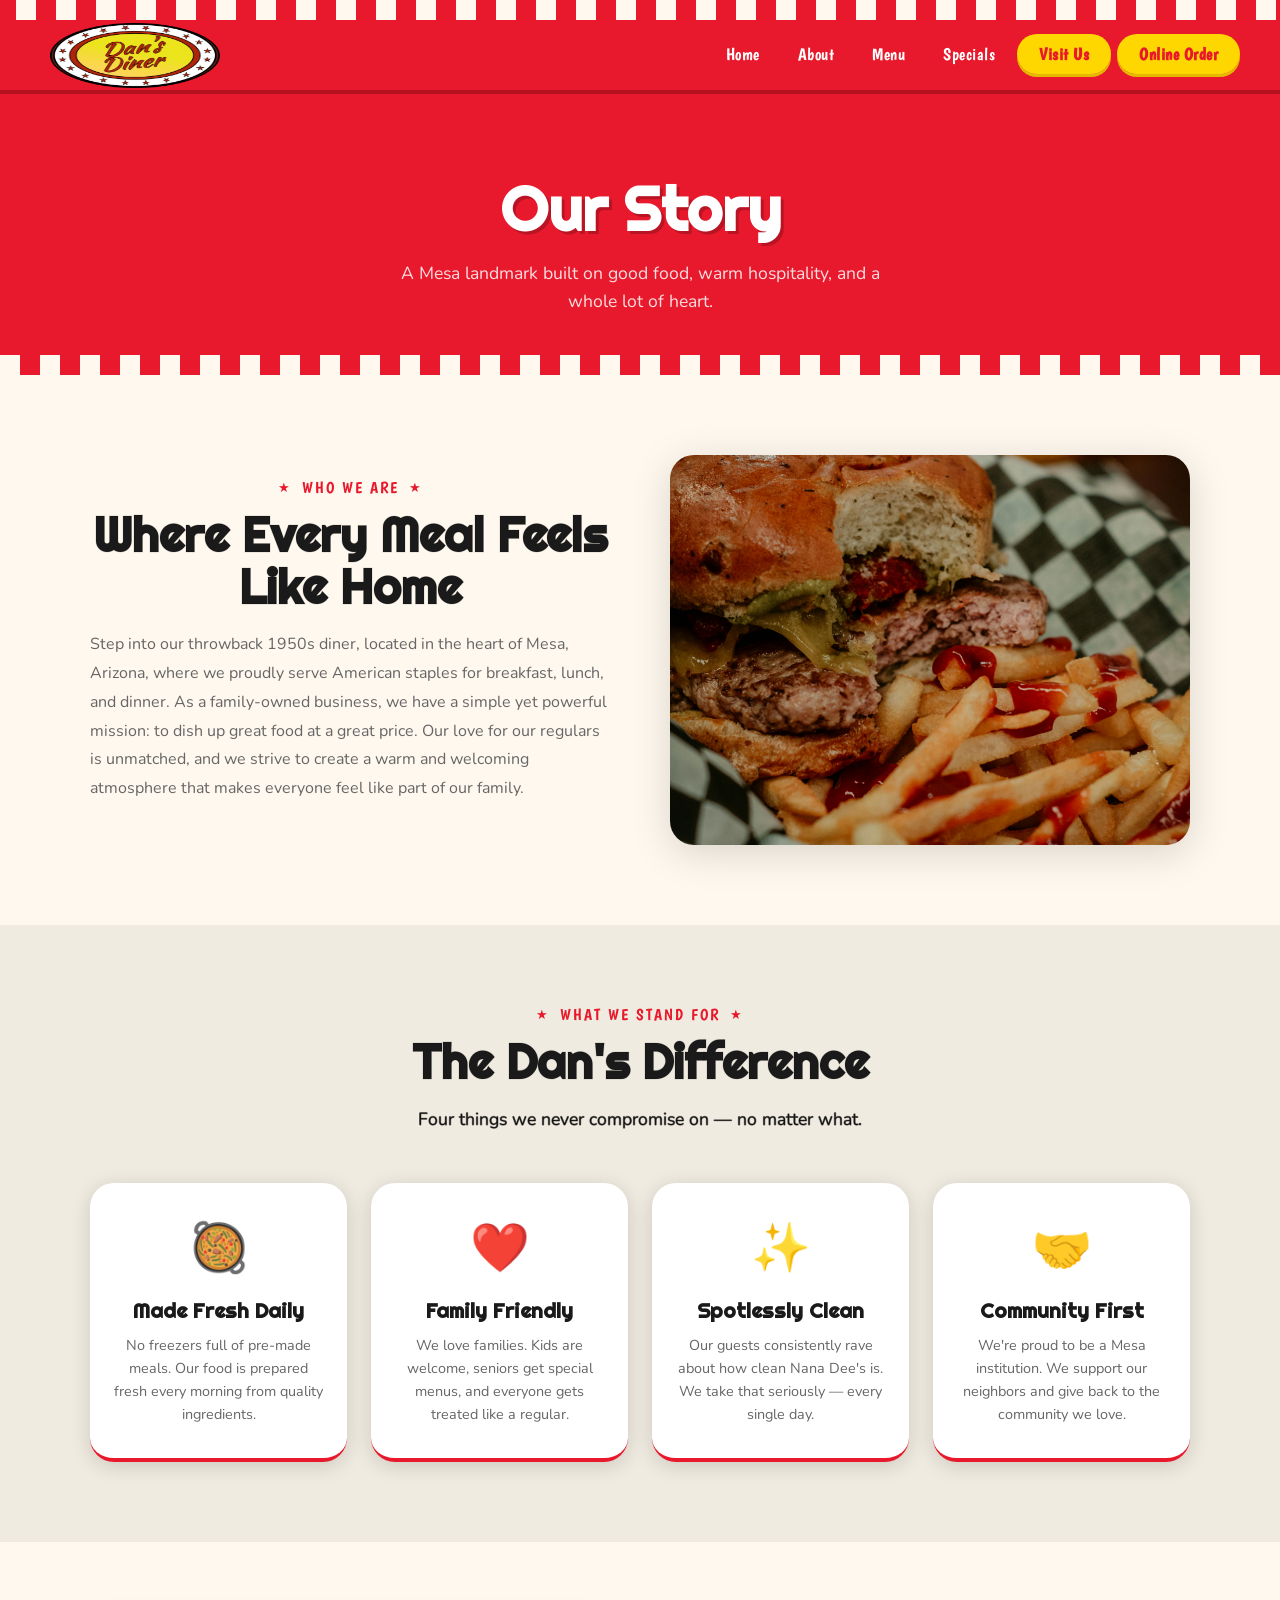
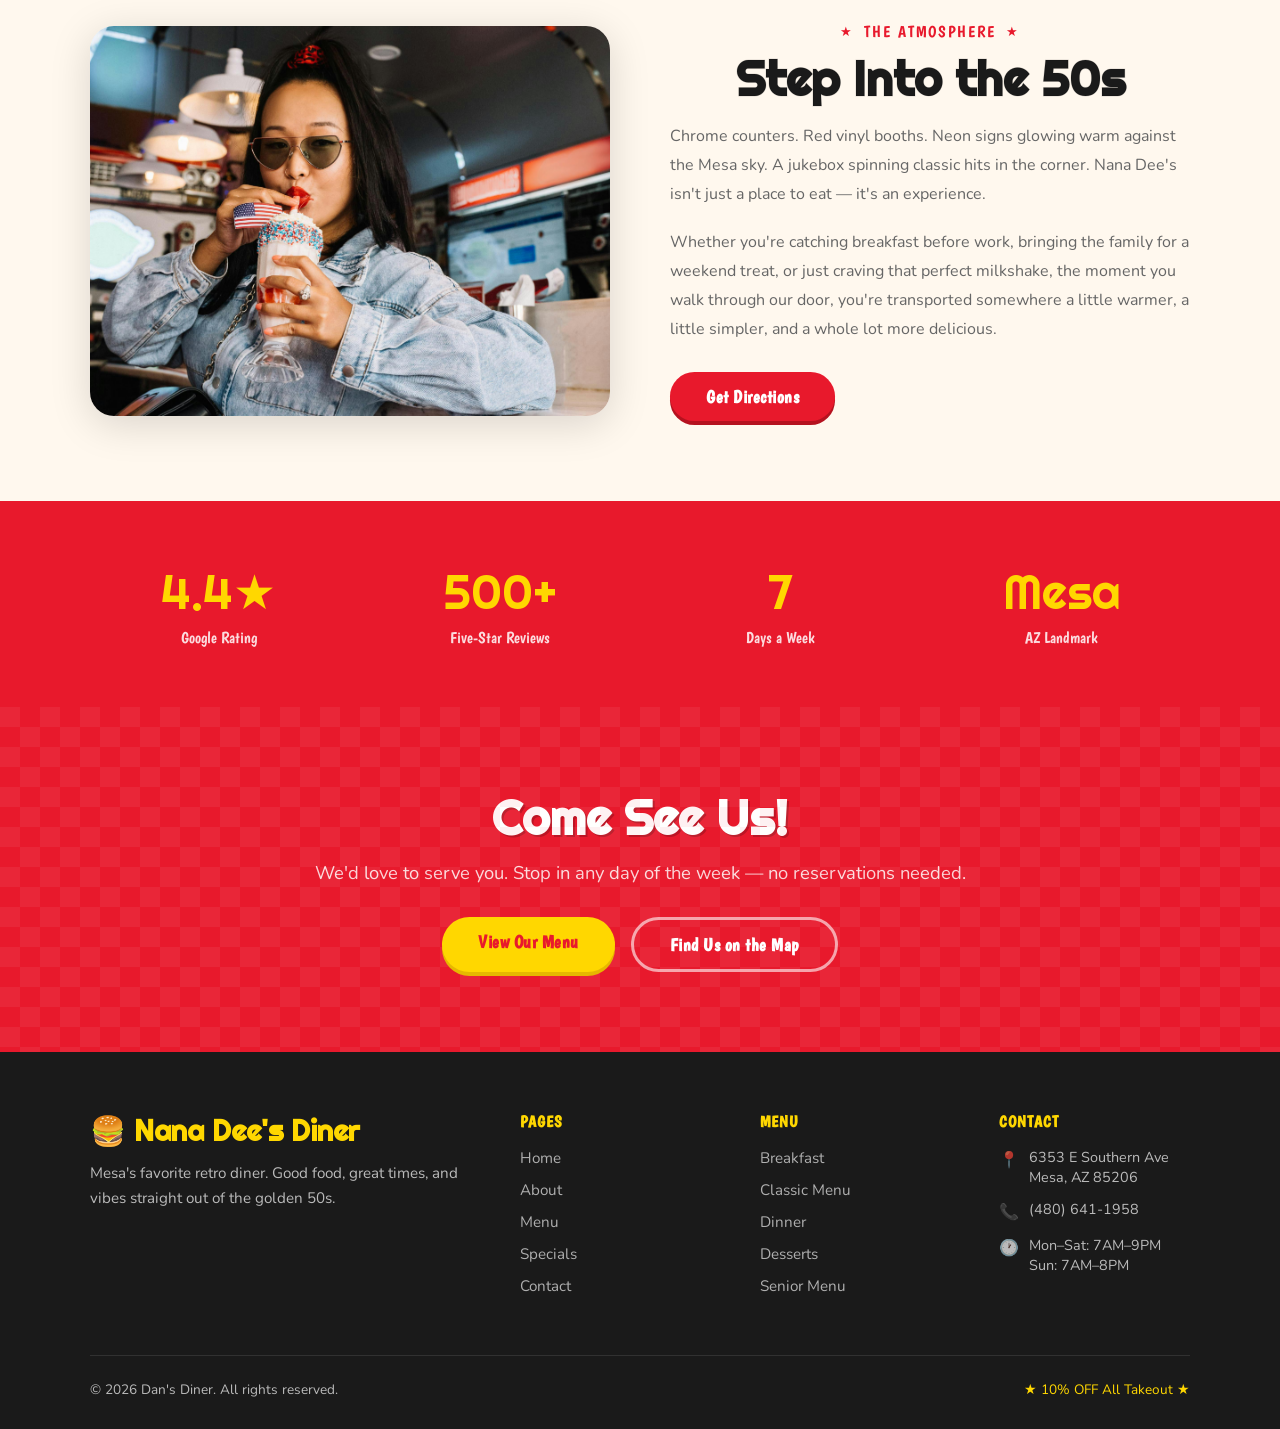
==== commit e7e3553a: "d" ====
--- a/about.html
+++ b/about.html
@@ -35,7 +35,7 @@
   <!-- STORY SECTION -->
   <section>
     <div class="section-inner">
-     <div style="display:grid; grid-template-columns:1fr 1fr; gap:60px; align-items:center;">
+     <div class="about-two-col">
   <div>
     <div class="section-label">Who We Are</div>
     <h2 class="section-title">Where Every Meal Feels Like Home</h2>
@@ -88,7 +88,7 @@
   <!-- ATMOSPHERE -->
   <section>
     <div class="section-inner">
-      <div style="display:grid; grid-template-columns:1fr 1fr; gap:60px; align-items:center;">
+      <div class="about-two-col">
         <div class="fade-up">
           <img src="/diner-milkshake.jpg"
             alt="Diner jukebox and retro decor"
--- a/css/style.css
+++ b/css/style.css
@@ -1629,10 +1629,44 @@
   transform: translateY(0);
 }
 
+/*--mobile nav--*/
+.hamburger {
+  display: none;
+  flex-direction: column;
+  justify-content: space-between;
+  width: 30px;
+  height: 22px;
+  cursor: pointer;
+  padding: 0;
+  background: none;
+  border: none;
+}
+
+.hamburger span {
+  display: block;
+  width: 100%;
+  height: 3px;
+  background: #fff;
+  border-radius: 3px;
+}
+
+/*--about structure--*/
+.about-two-col {
+  display: grid;
+  grid-template-columns: 1fr 1fr;
+  gap: 60px;
+  align-items: center;
+}
+
+
 /* ===== RESPONSIVE ===== */
 @media (max-width: 768px) {
   .nav-links { display: none; }
   .hamburger { display: flex; }
+  .about-two-col {
+    grid-template-columns: 1fr;
+    gap: 32px;
+  }
 
   .nav-links.open {
     display: flex;
